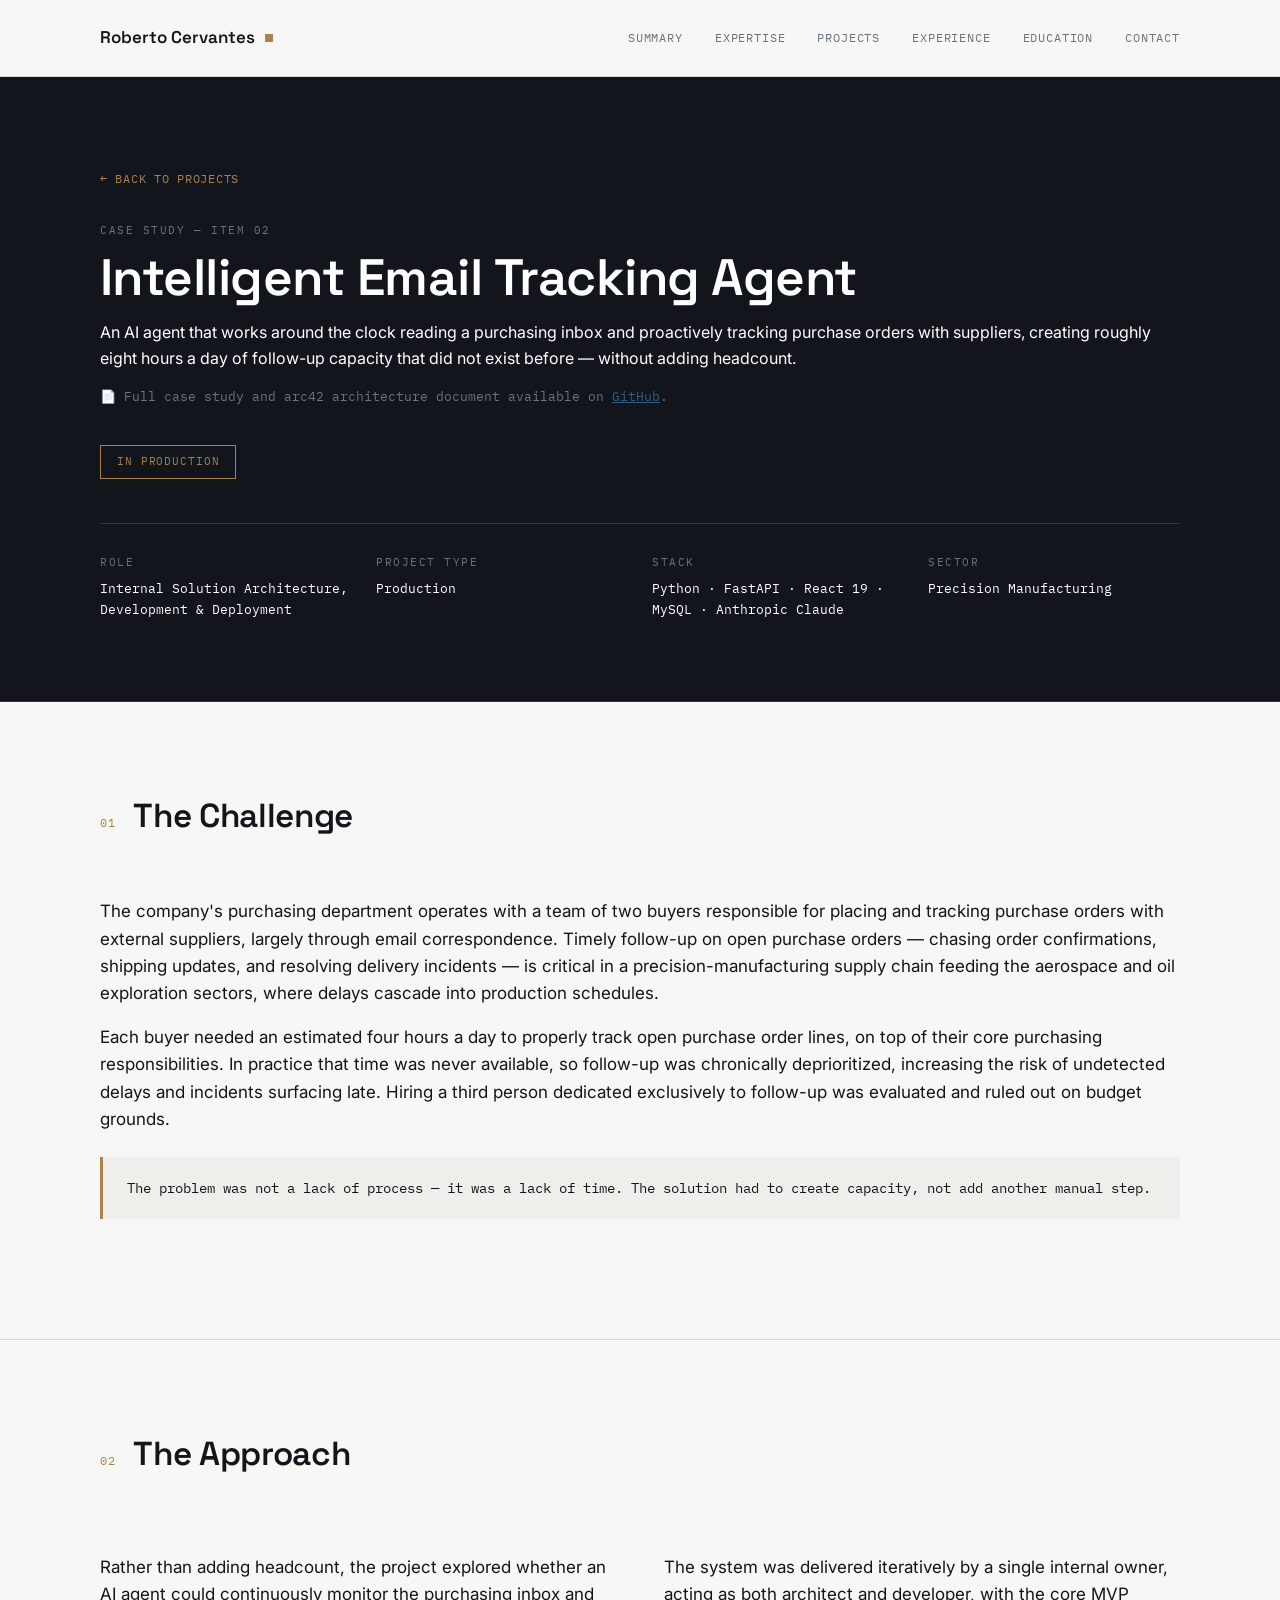
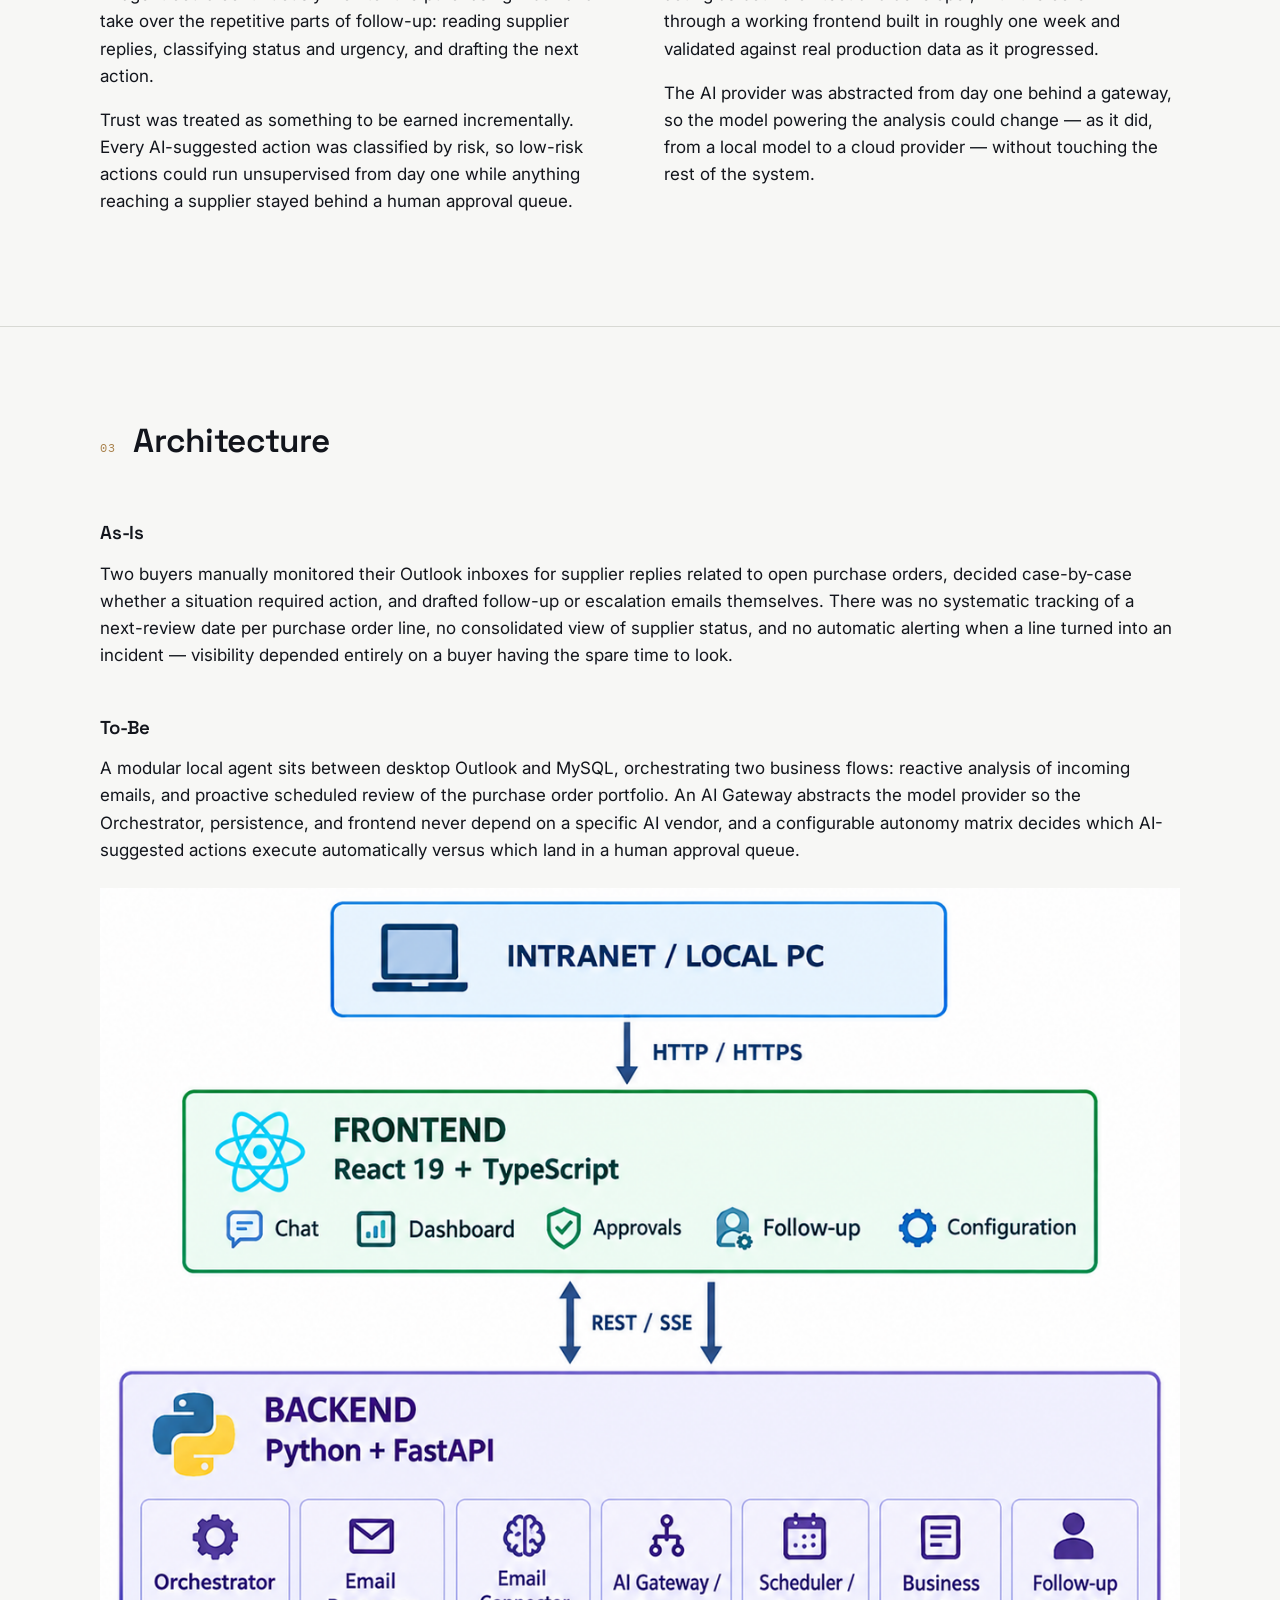
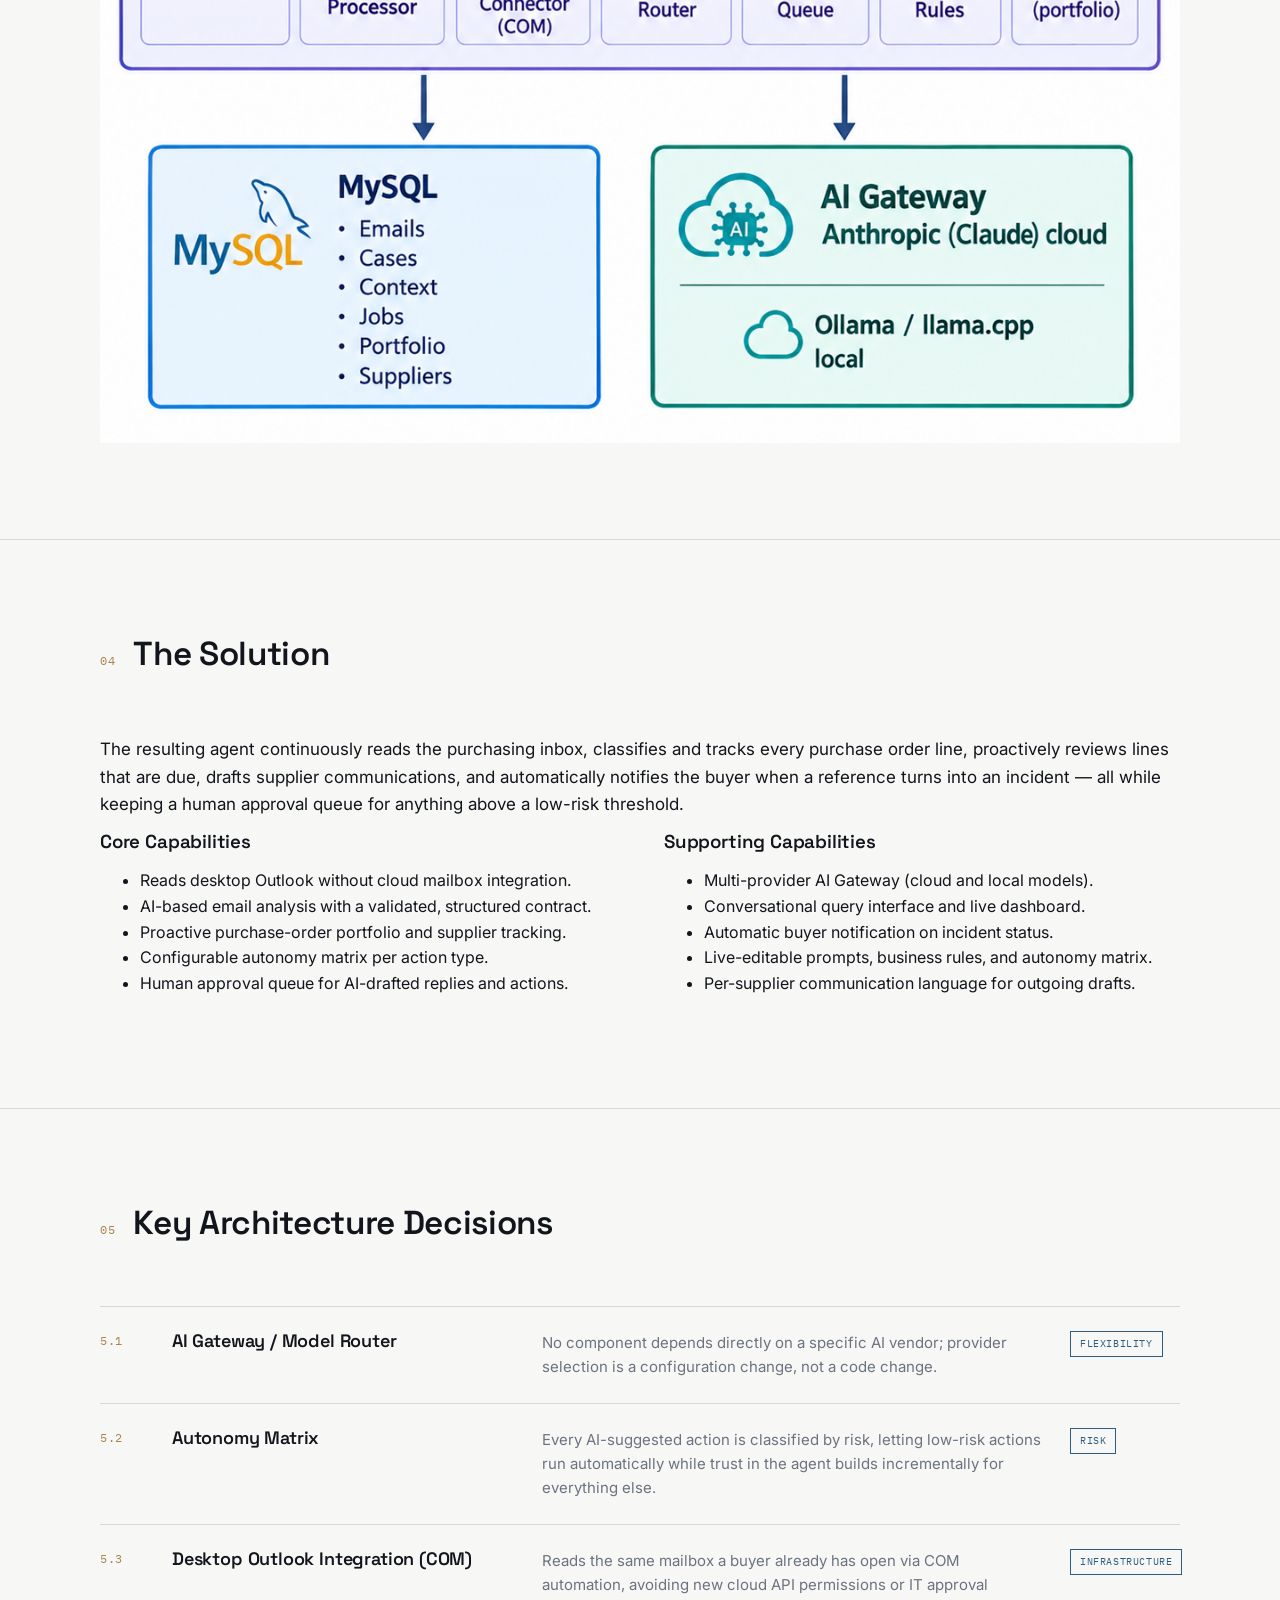
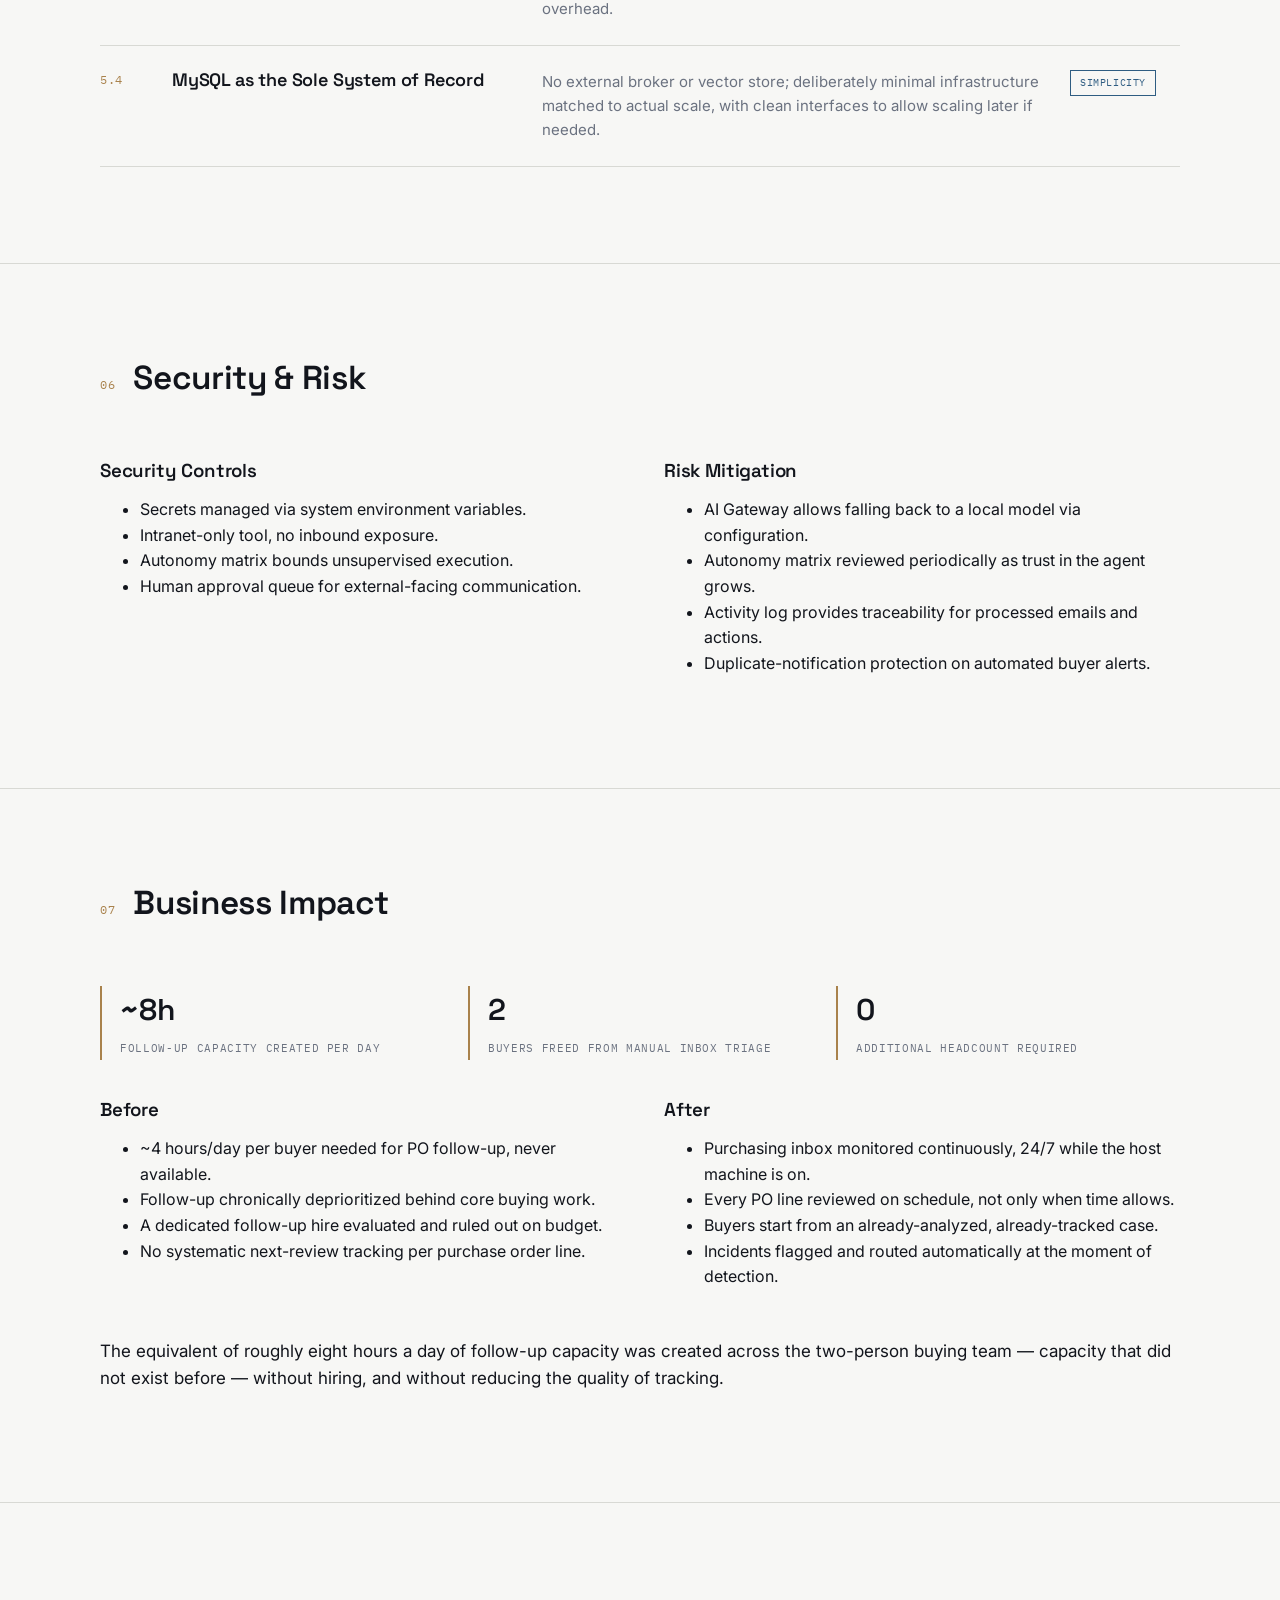
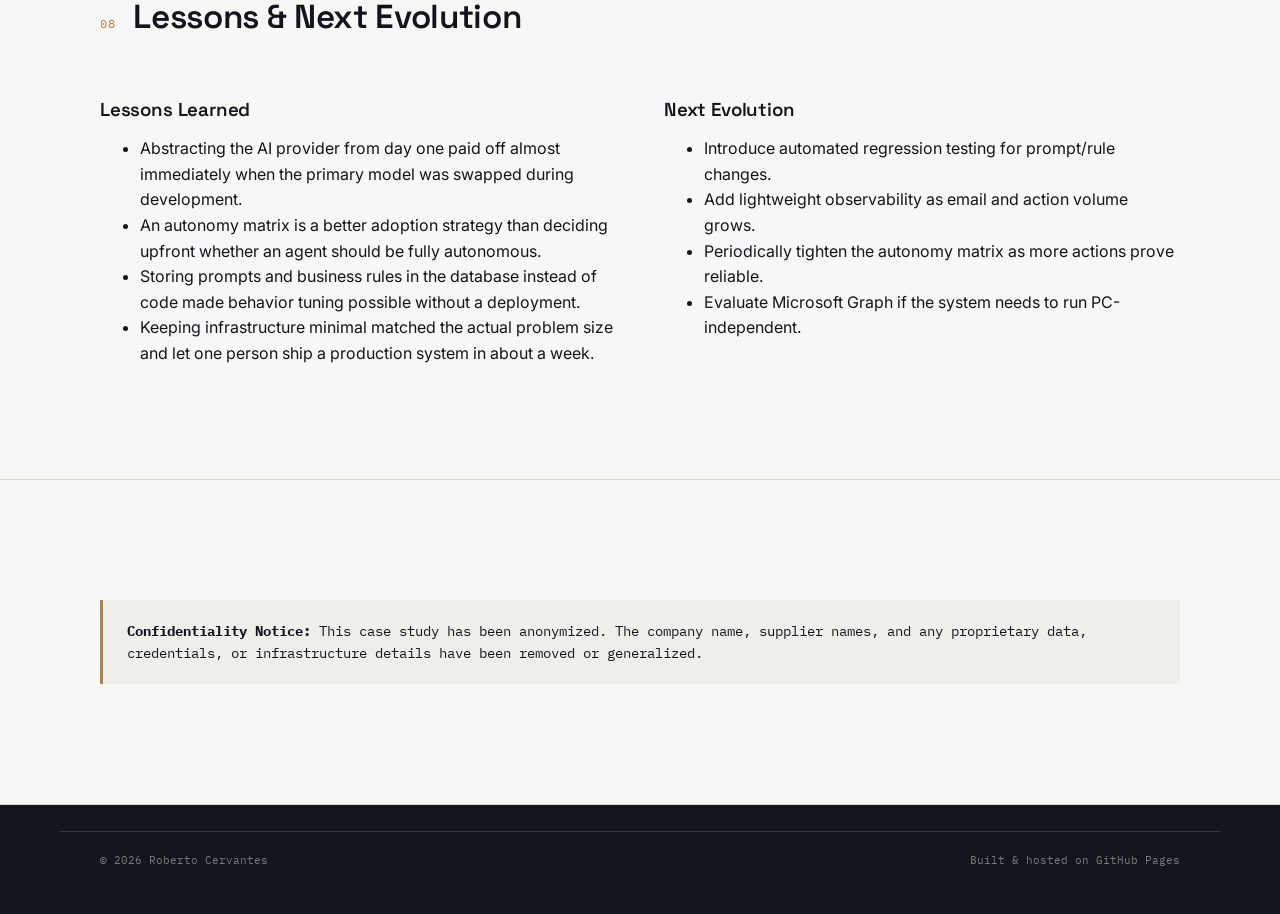
==== projects/intelligent-email-tracking-agent.html @ 279d5bc1 "Add Intelligent Email Tracking Agent case study, link showcase repos, clean up - New case study page" ====
<!DOCTYPE html>
<html lang="en">

<head>
  <meta charset="UTF-8">
  <meta name="viewport" content="width=device-width, initial-scale=1.0">

  <title>Intelligent Email Tracking Agent — Case Study | Roberto Cervantes</title>

  <meta
    name="description"
    content="Solutions Architecture case study by Roberto Cervantes: an AI agent that continuously tracks purchase orders over email, creating ~8 hours/day of follow-up capacity without adding headcount."
  >

  <link rel="preconnect" href="https://fonts.googleapis.com">
  <link
    href="https://fonts.googleapis.com/css2?family=Space+Grotesk:wght@500;600;700&family=Inter:wght@400;500;600&family=IBM+Plex+Mono:wght@400;500&display=swap"
    rel="stylesheet"
  >
  <link rel="stylesheet" href="../assets/styles.css">
</head>

<body>

  <!-- HEADER -->
  <header class="site-header">
    <div class="wrap">
      <a href="../index.html" class="brand">Roberto Cervantes<span></span></a>

      <nav class="main-nav" id="main-nav">
        <a href="../index.html#summary">Summary</a>
        <a href="../index.html#expertise">Expertise</a>
        <a href="../index.html#projects">Projects</a>
        <a href="../index.html#experience">Experience</a>
        <a href="../index.html#education">Education</a>
        <a href="../index.html#contact">Contact</a>
      </nav>

      <button
        class="nav-toggle"
        id="nav-toggle"
        aria-label="Open menu"
        aria-expanded="false"
      >
        <span></span>
      </button>
    </div>
  </header>

  <!-- CASE HERO -->
  <section class="hero case-hero">
    <div class="wrap">

      <a href="../index.html#projects" class="back-link">
        ← Back to projects
      </a>

      <div style="display: flex; justify-content: space-between; align-items: flex-start; gap: 24px; flex-wrap: wrap;">
        <div>
          <span class="field-label">Case Study — Item 02</span>

          <h1 style="margin-top: 8px; font-size: clamp(2rem, 4.5vw, 3.2rem);">
            Intelligent Email Tracking Agent
          </h1>

          <p class="lede" style="margin-top: 14px;">
            An AI agent that works around the clock reading a purchasing inbox and
            proactively tracking purchase orders with suppliers, creating roughly
            eight hours a day of follow-up capacity that did not exist before —
            without adding headcount.
          </p>

          <p style="margin-top: 14px; font-family: var(--font-mono); font-size: 13px; color: var(--slate);">
            📄 Full case study and arc42 architecture document available on
            <a href="https://github.com/robertocerv/intelligent-email-tracking-agent-showcase" target="_blank" rel="noopener" style="color: var(--steel); text-decoration: underline;">GitHub</a>.
          </p>
        </div>

        <span class="status-pill">In Production</span>
      </div>

      <div class="case-meta-grid">

        <div>
          <span class="field-label">Role</span>
          <span class="field-value">
            Internal Solution Architecture, Development &amp; Deployment
          </span>
        </div>

        <div>
          <span class="field-label">Project Type</span>
          <span class="field-value">Production</span>
        </div>

        <div>
          <span class="field-label">Stack</span>
          <span class="field-value">
            Python · FastAPI · React 19 · MySQL · Anthropic Claude
          </span>
        </div>

        <div>
          <span class="field-label">Sector</span>
          <span class="field-value">Precision Manufacturing</span>
        </div>

      </div>
    </div>
  </section>

  <!-- CHALLENGE -->
  <section class="section case-section">
    <div class="wrap">

      <div class="section-head">
        <span class="entry-number">01</span>
        <h2>The Challenge</h2>
      </div>

      <p>
        The company's purchasing department operates with a team of two buyers
        responsible for placing and tracking purchase orders with external
        suppliers, largely through email correspondence. Timely follow-up on open
        purchase orders — chasing order confirmations, shipping updates, and
        resolving delivery incidents — is critical in a precision-manufacturing
        supply chain feeding the aerospace and oil exploration sectors, where
        delays cascade into production schedules.
      </p>

      <p>
        Each buyer needed an estimated four hours a day to properly track open
        purchase order lines, on top of their core purchasing responsibilities.
        In practice that time was never available, so follow-up was chronically
        deprioritized, increasing the risk of undetected delays and incidents
        surfacing late. Hiring a third person dedicated exclusively to follow-up
        was evaluated and ruled out on budget grounds.
      </p>

      <div class="case-callout">
        The problem was not a lack of process — it was a lack of time. The
        solution had to create capacity, not add another manual step.
      </div>

    </div>
  </section>

  <!-- APPROACH -->
  <section class="section case-section">
    <div class="wrap">

      <div class="section-head">
        <span class="entry-number">02</span>
        <h2>The Approach</h2>
      </div>

      <div class="case-two-col">

        <div>
          <p>
            Rather than adding headcount, the project explored whether an AI
            agent could continuously monitor the purchasing inbox and take over
            the repetitive parts of follow-up: reading supplier replies,
            classifying status and urgency, and drafting the next action.
          </p>

          <p>
            Trust was treated as something to be earned incrementally. Every
            AI-suggested action was classified by risk, so low-risk actions could
            run unsupervised from day one while anything reaching a supplier
            stayed behind a human approval queue.
          </p>
        </div>

        <div>
          <p>
            The system was delivered iteratively by a single internal owner,
            acting as both architect and developer, with the core MVP through a
            working frontend built in roughly one week and validated against
            real production data as it progressed.
          </p>

          <p>
            The AI provider was abstracted from day one behind a gateway, so the
            model powering the analysis could change — as it did, from a local
            model to a cloud provider — without touching the rest of the system.
          </p>
        </div>

      </div>

    </div>
  </section>

  <!-- ARCHITECTURE -->
  <section class="section case-section">
    <div class="wrap">

      <div class="section-head">
        <span class="entry-number">03</span>
        <h2>Architecture</h2>
      </div>

      <h3>As-Is</h3>

      <p>
        Two buyers manually monitored their Outlook inboxes for supplier replies
        related to open purchase orders, decided case-by-case whether a
        situation required action, and drafted follow-up or escalation emails
        themselves. There was no systematic tracking of a next-review date per
        purchase order line, no consolidated view of supplier status, and no
        automatic alerting when a line turned into an incident — visibility
        depended entirely on a buyer having the spare time to look.
      </p>

      <h3 style="margin-top: 48px;">To-Be</h3>

      <p>
        A modular local agent sits between desktop Outlook and MySQL,
        orchestrating two business flows: reactive analysis of incoming emails,
        and proactive scheduled review of the purchase order portfolio. An AI
        Gateway abstracts the model provider so the Orchestrator, persistence,
        and frontend never depend on a specific AI vendor, and a configurable
        autonomy matrix decides which AI-suggested actions execute automatically
        versus which land in a human approval queue.
      </p>

      <img
        src="../assets/projects/intelligent-email-tracking-agent/High-Level-Architecture.png"
        alt="High-level architecture of the Intelligent Email Tracking Agent"
        style="width: 100%; margin-top: 24px;"
      >

    </div>
  </section>

  <!-- SOLUTION -->
  <section class="section case-section">
    <div class="wrap">

      <div class="section-head">
        <span class="entry-number">04</span>
        <h2>The Solution</h2>
      </div>

      <p>
        The resulting agent continuously reads the purchasing inbox, classifies
        and tracks every purchase order line, proactively reviews lines that are
        due, drafts supplier communications, and automatically notifies the
        buyer when a reference turns into an incident — all while keeping a
        human approval queue for anything above a low-risk threshold.
      </p>

      <div class="case-two-col">

        <div>
          <h3>Core Capabilities</h3>

          <ul>
            <li>Reads desktop Outlook without cloud mailbox integration.</li>
            <li>AI-based email analysis with a validated, structured contract.</li>
            <li>Proactive purchase-order portfolio and supplier tracking.</li>
            <li>Configurable autonomy matrix per action type.</li>
            <li>Human approval queue for AI-drafted replies and actions.</li>
          </ul>
        </div>

        <div>
          <h3>Supporting Capabilities</h3>

          <ul>
            <li>Multi-provider AI Gateway (cloud and local models).</li>
            <li>Conversational query interface and live dashboard.</li>
            <li>Automatic buyer notification on incident status.</li>
            <li>Live-editable prompts, business rules, and autonomy matrix.</li>
            <li>Per-supplier communication language for outgoing drafts.</li>
          </ul>
        </div>

      </div>

    </div>
  </section>

  <!-- ARCHITECTURE DECISIONS -->
  <section class="section case-section">
    <div class="wrap">

      <div class="section-head">
        <span class="entry-number">05</span>
        <h2>Key Architecture Decisions</h2>
      </div>

      <div class="ledger-row">
        <span class="entry-number">5.1</span>
        <h3>AI Gateway / Model Router</h3>
        <span class="desc">
          No component depends directly on a specific AI vendor; provider
          selection is a configuration change, not a code change.
        </span>
        <span class="tag">Flexibility</span>
      </div>

      <div class="ledger-row">
        <span class="entry-number">5.2</span>
        <h3>Autonomy Matrix</h3>
        <span class="desc">
          Every AI-suggested action is classified by risk, letting low-risk
          actions run automatically while trust in the agent builds
          incrementally for everything else.
        </span>
        <span class="tag">Risk</span>
      </div>

      <div class="ledger-row">
        <span class="entry-number">5.3</span>
        <h3>Desktop Outlook Integration (COM)</h3>
        <span class="desc">
          Reads the same mailbox a buyer already has open via COM automation,
          avoiding new cloud API permissions or IT approval overhead.
        </span>
        <span class="tag">Infrastructure</span>
      </div>

      <div class="ledger-row">
        <span class="entry-number">5.4</span>
        <h3>MySQL as the Sole System of Record</h3>
        <span class="desc">
          No external broker or vector store; deliberately minimal
          infrastructure matched to actual scale, with clean interfaces to
          allow scaling later if needed.
        </span>
        <span class="tag">Simplicity</span>
      </div>

    </div>
  </section>

  <!-- SECURITY -->
  <section class="section case-section">
    <div class="wrap">

      <div class="section-head">
        <span class="entry-number">06</span>
        <h2>Security &amp; Risk</h2>
      </div>

      <div class="case-two-col">

        <div>
          <h3>Security Controls</h3>

          <ul>
            <li>Secrets managed via system environment variables.</li>
            <li>Intranet-only tool, no inbound exposure.</li>
            <li>Autonomy matrix bounds unsupervised execution.</li>
            <li>Human approval queue for external-facing communication.</li>
          </ul>
        </div>

        <div>
          <h3>Risk Mitigation</h3>

          <ul>
            <li>AI Gateway allows falling back to a local model via configuration.</li>
            <li>Autonomy matrix reviewed periodically as trust in the agent grows.</li>
            <li>Activity log provides traceability for processed emails and actions.</li>
            <li>Duplicate-notification protection on automated buyer alerts.</li>
          </ul>
        </div>

      </div>

    </div>
  </section>

  <!-- IMPACT -->
  <section class="section case-section">
    <div class="wrap">

      <div class="section-head">
        <span class="entry-number">07</span>
        <h2>Business Impact</h2>
      </div>

      <div class="case-metrics">

        <div class="figure">
          <span class="num">~8h</span>
          <span class="label">Follow-up capacity created per day</span>
        </div>

        <div class="figure">
          <span class="num">2</span>
          <span class="label">Buyers freed from manual inbox triage</span>
        </div>

        <div class="figure">
          <span class="num">0</span>
          <span class="label">Additional headcount required</span>
        </div>

      </div>

      <div class="case-two-col" style="margin-top: 40px;">

        <div>
          <h3>Before</h3>

          <ul>
            <li>~4 hours/day per buyer needed for PO follow-up, never available.</li>
            <li>Follow-up chronically deprioritized behind core buying work.</li>
            <li>A dedicated follow-up hire evaluated and ruled out on budget.</li>
            <li>No systematic next-review tracking per purchase order line.</li>
          </ul>
        </div>

        <div>
          <h3>After</h3>

          <ul>
            <li>Purchasing inbox monitored continuously, 24/7 while the host machine is on.</li>
            <li>Every PO line reviewed on schedule, not only when time allows.</li>
            <li>Buyers start from an already-analyzed, already-tracked case.</li>
            <li>Incidents flagged and routed automatically at the moment of detection.</li>
          </ul>
        </div>

      </div>

      <p style="margin-top: 32px;">
        The equivalent of roughly eight hours a day of follow-up capacity was
        created across the two-person buying team — capacity that did not exist
        before — without hiring, and without reducing the quality of tracking.
      </p>

    </div>
  </section>

  <!-- LESSONS -->
  <section class="section case-section">
    <div class="wrap">

      <div class="section-head">
        <span class="entry-number">08</span>
        <h2>Lessons &amp; Next Evolution</h2>
      </div>

      <div class="case-two-col">

        <div>
          <h3>Lessons Learned</h3>

          <ul>
            <li>
              Abstracting the AI provider from day one paid off almost
              immediately when the primary model was swapped during development.
            </li>

            <li>
              An autonomy matrix is a better adoption strategy than deciding
              upfront whether an agent should be fully autonomous.
            </li>

            <li>
              Storing prompts and business rules in the database instead of code
              made behavior tuning possible without a deployment.
            </li>

            <li>
              Keeping infrastructure minimal matched the actual problem size and
              let one person ship a production system in about a week.
            </li>
          </ul>
        </div>

        <div>
          <h3>Next Evolution</h3>

          <ul>
            <li>Introduce automated regression testing for prompt/rule changes.</li>
            <li>Add lightweight observability as email and action volume grows.</li>
            <li>Periodically tighten the autonomy matrix as more actions prove reliable.</li>
            <li>Evaluate Microsoft Graph if the system needs to run PC-independent.</li>
          </ul>
        </div>

      </div>

    </div>
  </section>

  <!-- CONFIDENTIALITY -->
  <section class="section case-section">
    <div class="wrap">

      <div class="case-callout">
        <strong>Confidentiality Notice:</strong>
        This case study has been anonymized. The company name, supplier names,
        and any proprietary data, credentials, or infrastructure details have
        been removed or generalized.
      </div>

    </div>
  </section>

  <!-- FOOTER -->
  <footer class="site-footer">
    <div class="wrap">
      <span>© <span id="year"></span> Roberto Cervantes</span>
      <span>Built &amp; hosted on GitHub Pages</span>
    </div>
  </footer>

  <script src="../assets/script.js"></script>

</body>
</html>
---- assets/styles.css ----
/* ==========================================================================
   Roberto Cervantes — Portfolio
   Sistema de diseño: "Systems Architecture" — inspirado en planos técnicos
   y diagramas de arquitectura de sistemas / redes de suministro.
   ========================================================================== */

:root {
  /* Color */
  --ink: #12151C;          /* carbón — fondo oscuro / texto principal */
  --paper: #F7F7F5;        /* fondo claro, blanco roto */
  --paper-2: #EEEEEB;      /* fondo claro secundario */
  --steel: #2F5D82;        /* azul acero — acento primario */
  --bronze: #A9824C;       /* bronce técnico — acento secundario / firma */
  --slate: #6B7280;        /* texto secundario */
  --line: #D8D9D4;         /* líneas divisorias sobre fondo claro */
  --line-dark: rgba(247,247,245,0.14); /* líneas sobre fondo oscuro */
  --white: #FFFFFF;

  /* Tipografía */
  --font-display: "Space Grotesk", "Inter", sans-serif;
  --font-body: "Inter", -apple-system, BlinkMacSystemFont, sans-serif;
  --font-mono: "IBM Plex Mono", "SFMono-Regular", Menlo, monospace;

  --max-width: 1160px;
}

* { box-sizing: border-box; }
html { scroll-behavior: smooth; }

body {
  margin: 0;
  background: var(--paper);
  color: var(--ink);
  font-family: var(--font-body);
  font-size: 16px;
  line-height: 1.6;
  -webkit-font-smoothing: antialiased;
}

h1, h2, h3 {
  font-family: var(--font-display);
  font-weight: 600;
  line-height: 1.1;
  margin: 0;
  letter-spacing: -0.01em;
}

a { color: inherit; }
img { max-width: 100%; display: block; }

.wrap {
  max-width: var(--max-width);
  margin: 0 auto;
  padding: 0 40px;
}

.field-label {
  font-family: var(--font-mono);
  font-size: 11px;
  letter-spacing: 0.14em;
  text-transform: uppercase;
  color: var(--slate);
}

.entry-number {
  font-family: var(--font-mono);
  font-size: 12px;
  color: var(--bronze);
  letter-spacing: 0.05em;
}

/* --- Header --- */
.site-header {
  position: sticky;
  top: 0;
  z-index: 50;
  background: rgba(247,247,245,0.92);
  backdrop-filter: blur(6px);
  border-bottom: 1px solid var(--line);
}

.site-header .wrap {
  display: flex;
  align-items: center;
  justify-content: space-between;
  height: 76px;
}

.brand {
  font-family: var(--font-display);
  font-size: 17px;
  font-weight: 600;
  text-decoration: none;
  color: var(--ink);
  display: flex;
  align-items: center;
  gap: 10px;
}
.brand span {
  width: 8px; height: 8px;
  background: var(--bronze);
  display: inline-block;
}

nav.main-nav { display: flex; gap: 32px; }

nav.main-nav a {
  text-decoration: none;
  font-family: var(--font-mono);
  font-size: 12px;
  letter-spacing: 0.07em;
  text-transform: uppercase;
  color: var(--slate);
  padding: 6px 0;
  border-bottom: 1px solid transparent;
  transition: color .15s ease, border-color .15s ease;
}
nav.main-nav a:hover, nav.main-nav a.active {
  color: var(--ink);
  border-bottom-color: var(--bronze);
}

.nav-toggle {
  display: none;
  background: none;
  border: 1px solid var(--line);
  border-radius: 0;
  width: 40px; height: 40px;
  cursor: pointer;
}
.nav-toggle span, .nav-toggle span::before, .nav-toggle span::after {
  content: ""; display: block; width: 18px; height: 1.5px;
  background: var(--ink); margin: 0 auto; position: relative;
}
.nav-toggle span::before { top: -6px; }
.nav-toggle span::after { top: 4px; }

/* --- HERO --- */
.hero {
  background: var(--ink);
  color: var(--white);
  position: relative;
  overflow: hidden;
  border-bottom: 1px solid var(--line-dark);
}

.hero .wrap {
  padding-top: 88px;
  padding-bottom: 80px;
  position: relative;
  z-index: 2;
}

.hero-eyebrow {
  display: flex;
  align-items: center;
  gap: 10px;
  margin-bottom: 28px;
}
.hero-eyebrow .dot {
  width: 6px; height: 6px; background: var(--bronze); border-radius: 50%;
}
.hero-eyebrow span.field-label { color: rgba(247,247,245,0.55); }

.hero-body {
  display: grid;
  grid-template-columns: 1.15fr 1fr;
  gap: 56px;
  align-items: center;
}

.hero-body h1 {
  font-size: clamp(2.4rem, 4.6vw, 3.6rem);
  color: var(--white);
}
.hero-body .role {
  font-family: var(--font-mono);
  font-size: 14px;
  color: var(--bronze);
  margin-top: 18px;
  letter-spacing: 0.03em;
}
.hero-body p.lede {
  color: rgba(247,247,245,0.7);
  font-size: 17px;
  max-width: 48ch;
  margin-top: 18px;
}

.hero-diagram {
  width: 100%;
  aspect-ratio: 1 / 0.85;
}

.hero-photo-wrap {
  position: relative;
  width: min(100%, 320px);
  aspect-ratio: 1 / 1;
  margin: 0 auto;
}
.hero-photo-wrap::before {
  content: "";
  position: absolute;
  inset: -14px;
  border: 1px solid rgba(247,247,245,0.18);
  border-radius: 50%;
}
.hero-photo {
  width: 100%;
  height: 100%;
  border-radius: 50%;
  object-fit: cover;
  border: 2px solid var(--bronze);
  display: block;
}
.hero-photo-tick {
  position: absolute;
  width: 10px;
  height: 1px;
  background: var(--bronze);
}
.hero-photo-tick.top { top: -22px; left: 50%; transform: translateX(-50%) rotate(90deg); }
.hero-photo-tick.bottom { bottom: -22px; left: 50%; transform: translateX(-50%) rotate(90deg); }
.hero-photo-tick.left { left: -22px; top: 50%; transform: translateY(-50%); }
.hero-photo-tick.right { right: -22px; top: 50%; transform: translateY(-50%); }

.hero-cta { margin-top: 34px; display: flex; gap: 14px; }

.btn {
  display: inline-flex;
  align-items: center;
  gap: 8px;
  font-family: var(--font-mono);
  font-size: 12px;
  letter-spacing: 0.06em;
  text-transform: uppercase;
  text-decoration: none;
  padding: 13px 22px;
  border-radius: 0;
  transition: transform .15s ease, background .15s ease, color .15s ease, border-color .15s ease;
}
.btn-primary { background: var(--bronze); color: var(--ink); }
.btn-primary:hover { transform: translateY(-1px); }
.btn-ghost { border: 1px solid rgba(247,247,245,0.3); color: var(--white); }
.btn-ghost:hover { border-color: var(--white); }

/* --- Section shell --- */
.section { padding: 96px 0; border-bottom: 1px solid var(--line); }

.section-head {
  display: flex;
  align-items: baseline;
  gap: 18px;
  margin-bottom: 44px;
}
.section-head h2 { font-size: clamp(1.6rem, 2.6vw, 2.1rem); }

/* --- Professional Summary --- */
.summary-grid { display: grid; grid-template-columns: 1fr 1.4fr; gap: 64px; }
.summary-grid p { font-size: 17px; color: var(--ink); }
.summary-grid p + p { margin-top: 16px; }

.summary-figures { display: grid; gap: 26px; align-content: start; }
.figure { border-left: 2px solid var(--bronze); padding-left: 18px; }
.figure .num { font-family: var(--font-display); font-size: 30px; font-weight: 600; color: var(--ink); display: block; }
.figure .label { font-family: var(--font-mono); font-size: 11px; color: var(--slate); text-transform: uppercase; letter-spacing: 0.06em; }

/* --- Expertise --- */
.ledger-row {
  display: grid;
  grid-template-columns: 48px 1.1fr 1.6fr 110px;
  gap: 24px;
  align-items: start;
  padding: 24px 0;
  border-top: 1px solid var(--line);
}
.ledger-row:last-child { border-bottom: 1px solid var(--line); }
.ledger-row h3 { font-size: 18px; }
.ledger-row .desc { color: var(--slate); font-size: 15px; }

.tag {
  font-family: var(--font-mono);
  font-size: 10px;
  text-transform: uppercase;
  letter-spacing: 0.06em;
  color: var(--steel);
  border: 1px solid var(--steel);
  border-radius: 0;
  padding: 4px 9px;
  justify-self: start;
  white-space: nowrap;
}

/* --- Featured Projects --- */
.po-table { width: 100%; border-top: 1px solid var(--ink); border-bottom: 1px solid var(--ink); }
.po-table-head, .project-row {
  display: grid;
  grid-template-columns: 48px 1.6fr 1fr 130px 32px;
  gap: 16px;
  align-items: center;
  padding: 20px 0;
}
.po-table-head {
  font-family: var(--font-mono);
  font-size: 10px;
  text-transform: uppercase;
  letter-spacing: 0.08em;
  color: var(--slate);
  border-bottom: 1px solid var(--line);
}
.project-row {
  border-bottom: 1px solid var(--line);
  text-decoration: none;
  color: var(--ink);
  transition: background .15s ease;
}
.project-row:hover { background: var(--paper-2); }
.project-row .p-title { font-family: var(--font-display); font-size: 18px; font-weight: 600; }
.project-row .p-desc { color: var(--slate); font-size: 14px; }
.project-row .p-impact { font-family: var(--font-mono); font-size: 12px; color: var(--steel); }
.project-row .p-arrow { font-family: var(--font-mono); text-align: right; color: var(--bronze); }

/* --- Experience --- */
.timeline-entry {
  display: grid;
  grid-template-columns: 200px 1fr;
  gap: 32px;
  padding: 30px 0;
  border-top: 1px solid var(--line);
}
.timeline-entry:last-child { border-bottom: 1px solid var(--line); }
.timeline-entry .when { font-family: var(--font-mono); font-size: 12px; color: var(--slate); }
.timeline-entry h3 { font-size: 19px; }
.timeline-entry .org { font-family: var(--font-mono); font-size: 12px; color: var(--steel); margin-top: 4px; }
.timeline-entry ul { margin: 14px 0 0; padding-left: 18px; color: var(--ink); font-size: 15px; }
.timeline-entry li + li { margin-top: 6px; }

/* --- Education & Certifications --- */
.edu-grid { display: grid; grid-template-columns: repeat(2, 1fr); gap: 1px; background: var(--line); border: 1px solid var(--line); }
.edu-card { padding: 26px; background: var(--white); }
.edu-card .field-label { margin-bottom: 8px; display: block; }
.edu-card h3 { font-size: 17px; }
.edu-card .org { color: var(--slate); font-size: 14px; margin-top: 4px; }
.edu-card .when { font-family: var(--font-mono); font-size: 11px; color: var(--steel); margin-top: 10px; display: block; }

/* --- Contact --- */
.contact-section { background: var(--ink); color: var(--white); border-bottom: none; }
.contact-section .field-label { color: rgba(247,247,245,0.5); }
.contact-grid { display: grid; grid-template-columns: 1.2fr 1fr; gap: 56px; align-items: start; }
.contact-grid h2 { color: var(--white); }
.contact-grid p { color: rgba(247,247,245,0.7); font-size: 17px; max-width: 44ch; margin-top: 16px; }
.contact-list { list-style: none; padding: 0; margin: 32px 0 0; display: grid; gap: 18px; }
.contact-list a {
  text-decoration: none;
  font-family: var(--font-mono);
  font-size: 15px;
  color: var(--white);
  border-bottom: 1px solid rgba(247,247,245,0.25);
  padding-bottom: 6px;
  display: inline-block;
  transition: border-color .15s ease, color .15s ease;
}
.contact-list a:hover { border-color: var(--bronze); color: var(--bronze); }

/* --- Footer --- */
footer.site-footer {
  background: var(--ink);
  color: rgba(247,247,245,0.45);
  font-family: var(--font-mono);
  font-size: 11px;
  padding: 26px 0 44px;
}
footer.site-footer .wrap {
  display: flex; justify-content: space-between;
  border-top: 1px solid var(--line-dark);
  padding-top: 20px;
}

/* --- Case study --- */
.case-hero { background: var(--ink); color: var(--white); }
.case-meta-grid {
  display: grid; grid-template-columns: repeat(4, 1fr); gap: 24px;
  margin-top: 44px; border-top: 1px solid var(--line-dark); padding-top: 24px;
}
.case-meta-grid .field-value { color: var(--white); font-family: var(--font-mono); font-size: 13px; margin-top: 6px; display:block; }
.case-section h2 { margin-bottom: 20px; }
.case-section p { font-size: 17px; margin-bottom: 14px; }
.case-two-col { display: grid; grid-template-columns: 1fr 1fr; gap: 48px; }
.case-callout {
  background: var(--paper-2);
  border-left: 3px solid var(--bronze);
  padding: 20px 24px;
  font-family: var(--font-mono);
  font-size: 14px;
  color: var(--ink);
  margin: 24px 0;
}
.case-metrics { display: grid; grid-template-columns: repeat(3, 1fr); gap: 24px; margin-top: 8px; }
.back-link {
  font-family: var(--font-mono);
  font-size: 12px;
  text-transform: uppercase;
  letter-spacing: 0.06em;
  color: var(--bronze);
  text-decoration: none;
  display: inline-block;
  margin-bottom: 28px;
}

.status-pill {
  font-family: var(--font-mono);
  font-size: 11px;
  letter-spacing: 0.08em;
  text-transform: uppercase;
  border: 1px solid var(--bronze);
  color: var(--bronze);
  padding: 7px 16px;
  white-space: nowrap;
}

/* --- Responsive --- */
@media (max-width: 900px) {
  .hero-body, .summary-grid, .contact-grid, .case-two-col { grid-template-columns: 1fr; }
  .hero-diagram { max-width: 320px; margin: 0 auto; }
  .edu-grid { grid-template-columns: 1fr; }
  .case-meta-grid { grid-template-columns: repeat(2, 1fr); }
  .ledger-row { grid-template-columns: 32px 1fr; }
  .ledger-row .tag { grid-column: 2; justify-self: start; }
  .po-table-head { display: none; }
  .project-row { grid-template-columns: 1fr; gap: 6px; padding: 20px 0; }
  .project-row .p-arrow { display: none; }
  nav.main-nav { display: none; }
  .nav-toggle { display: block; }
}

@media (prefers-reduced-motion: reduce) {
  html { scroll-behavior: auto; }
  * { transition: none !important; animation: none !important; }
}

a:focus-visible, button:focus-visible {
  outline: 2px solid var(--bronze);
  outline-offset: 2px;
}
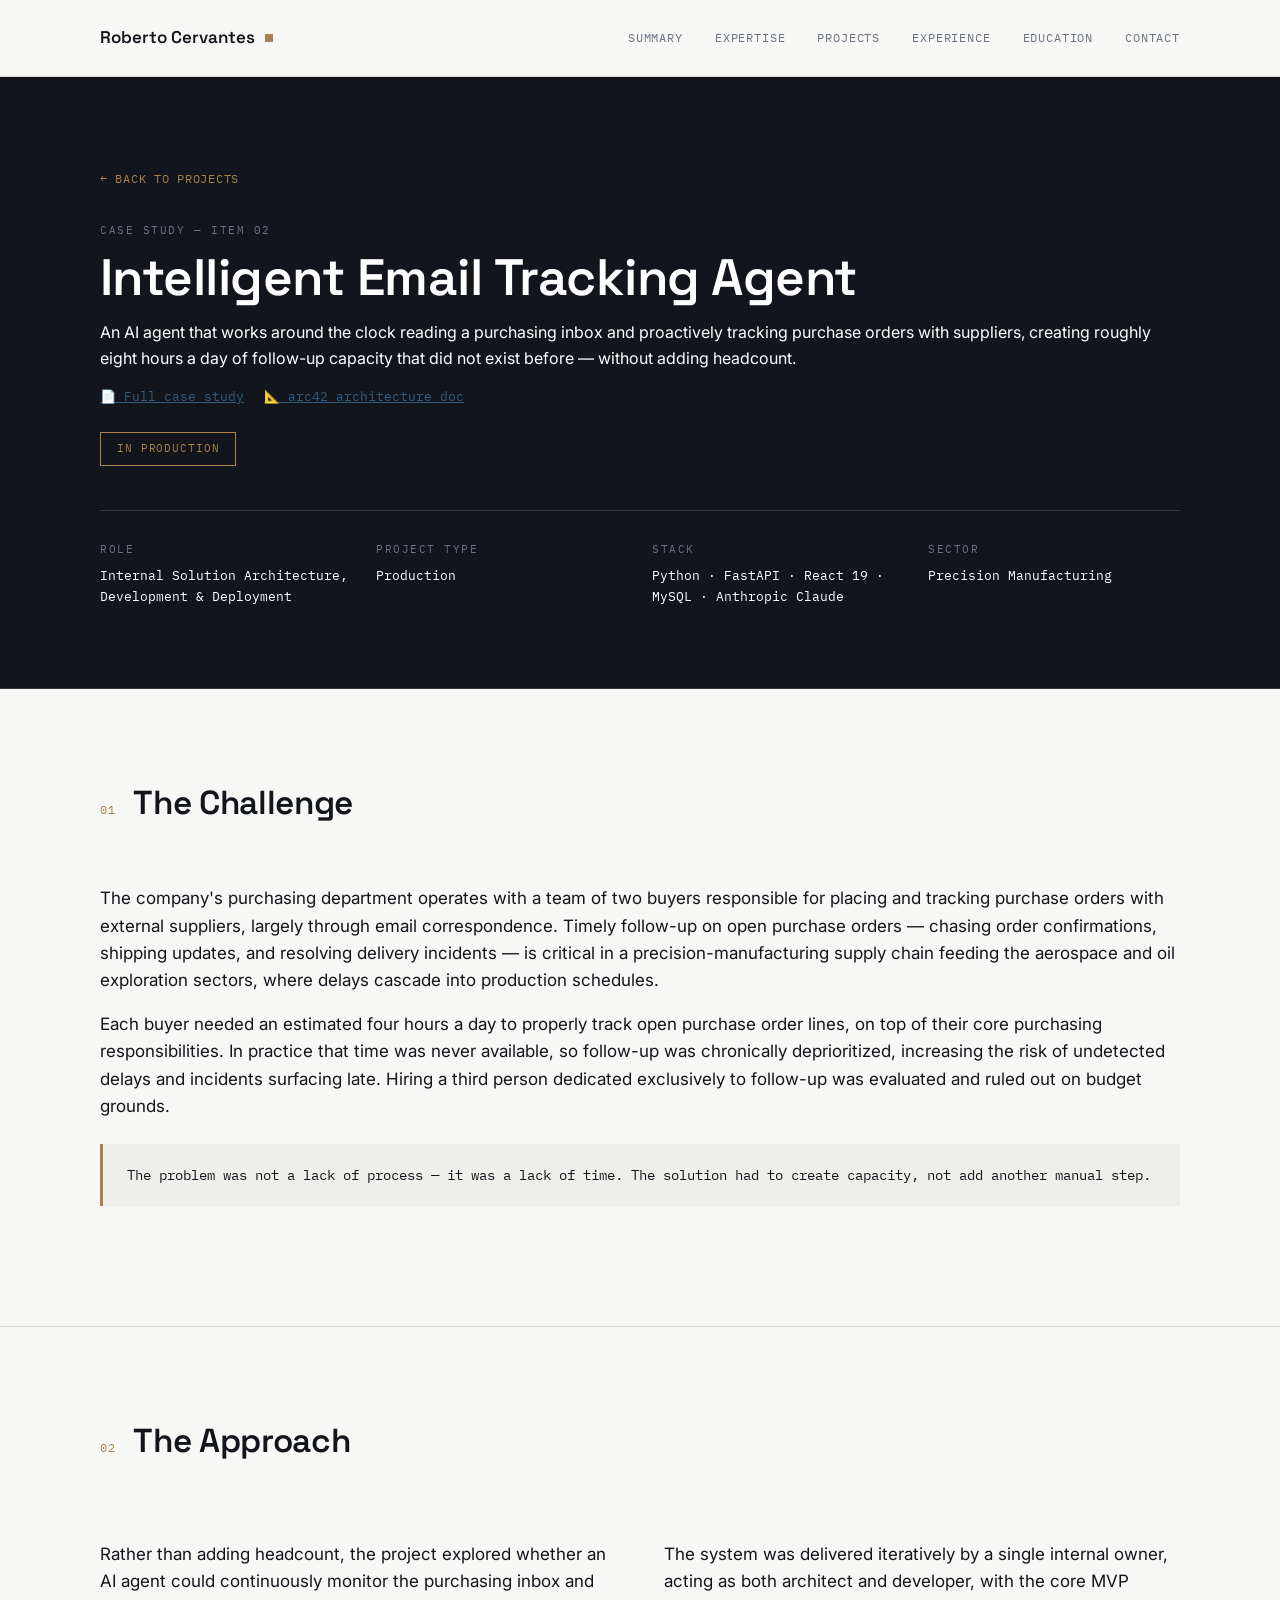
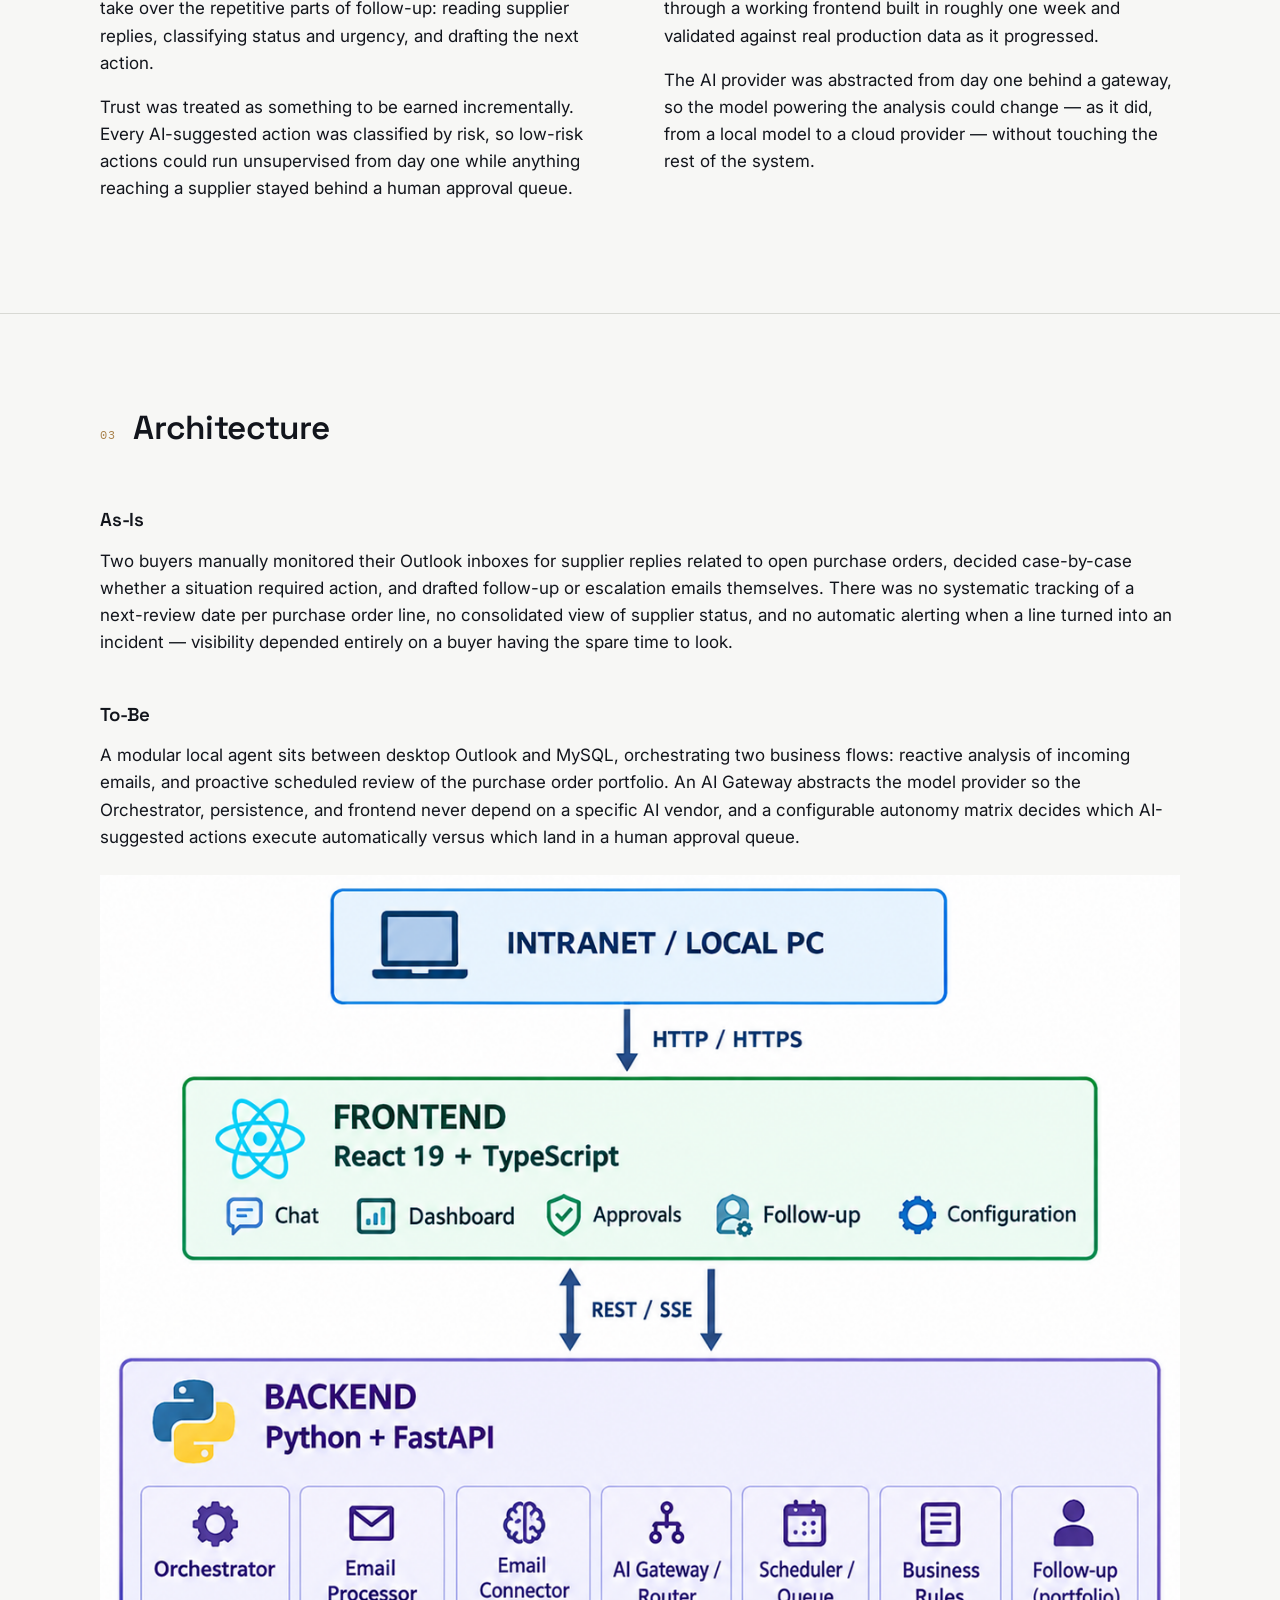
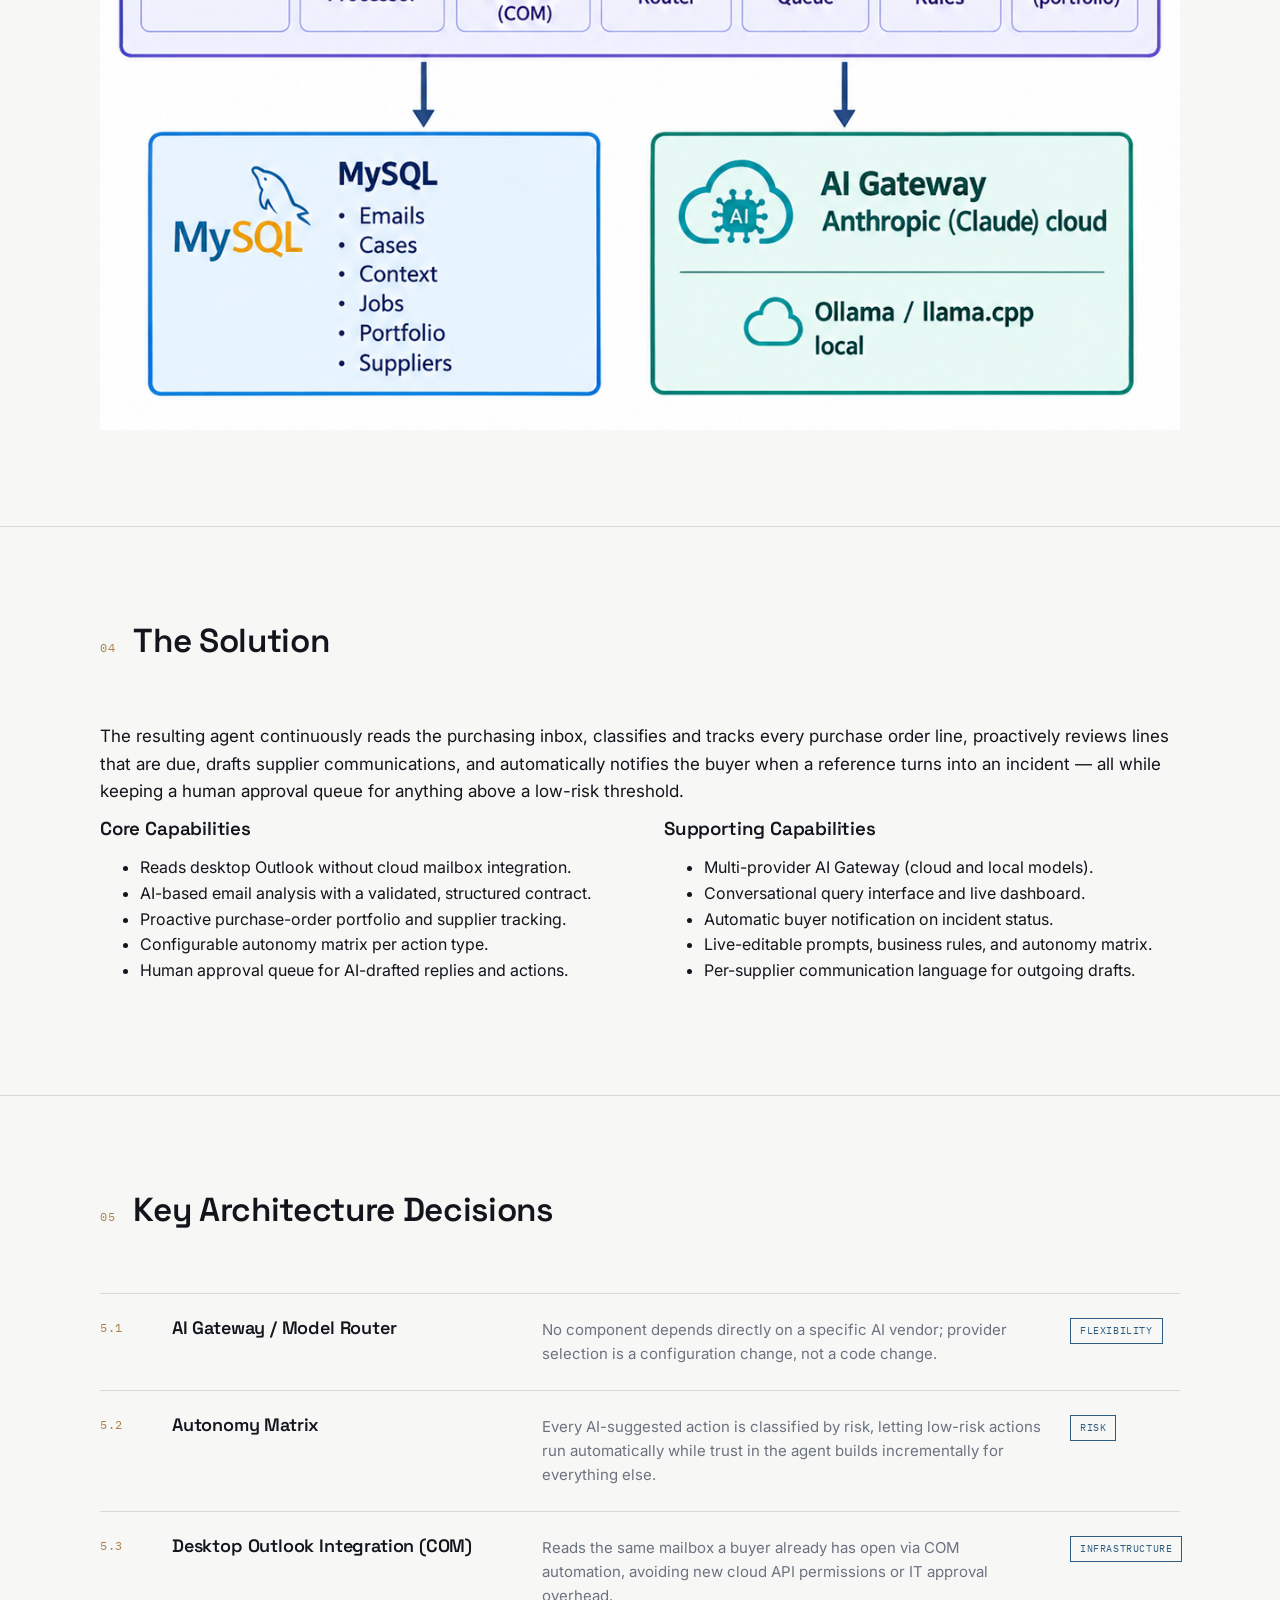
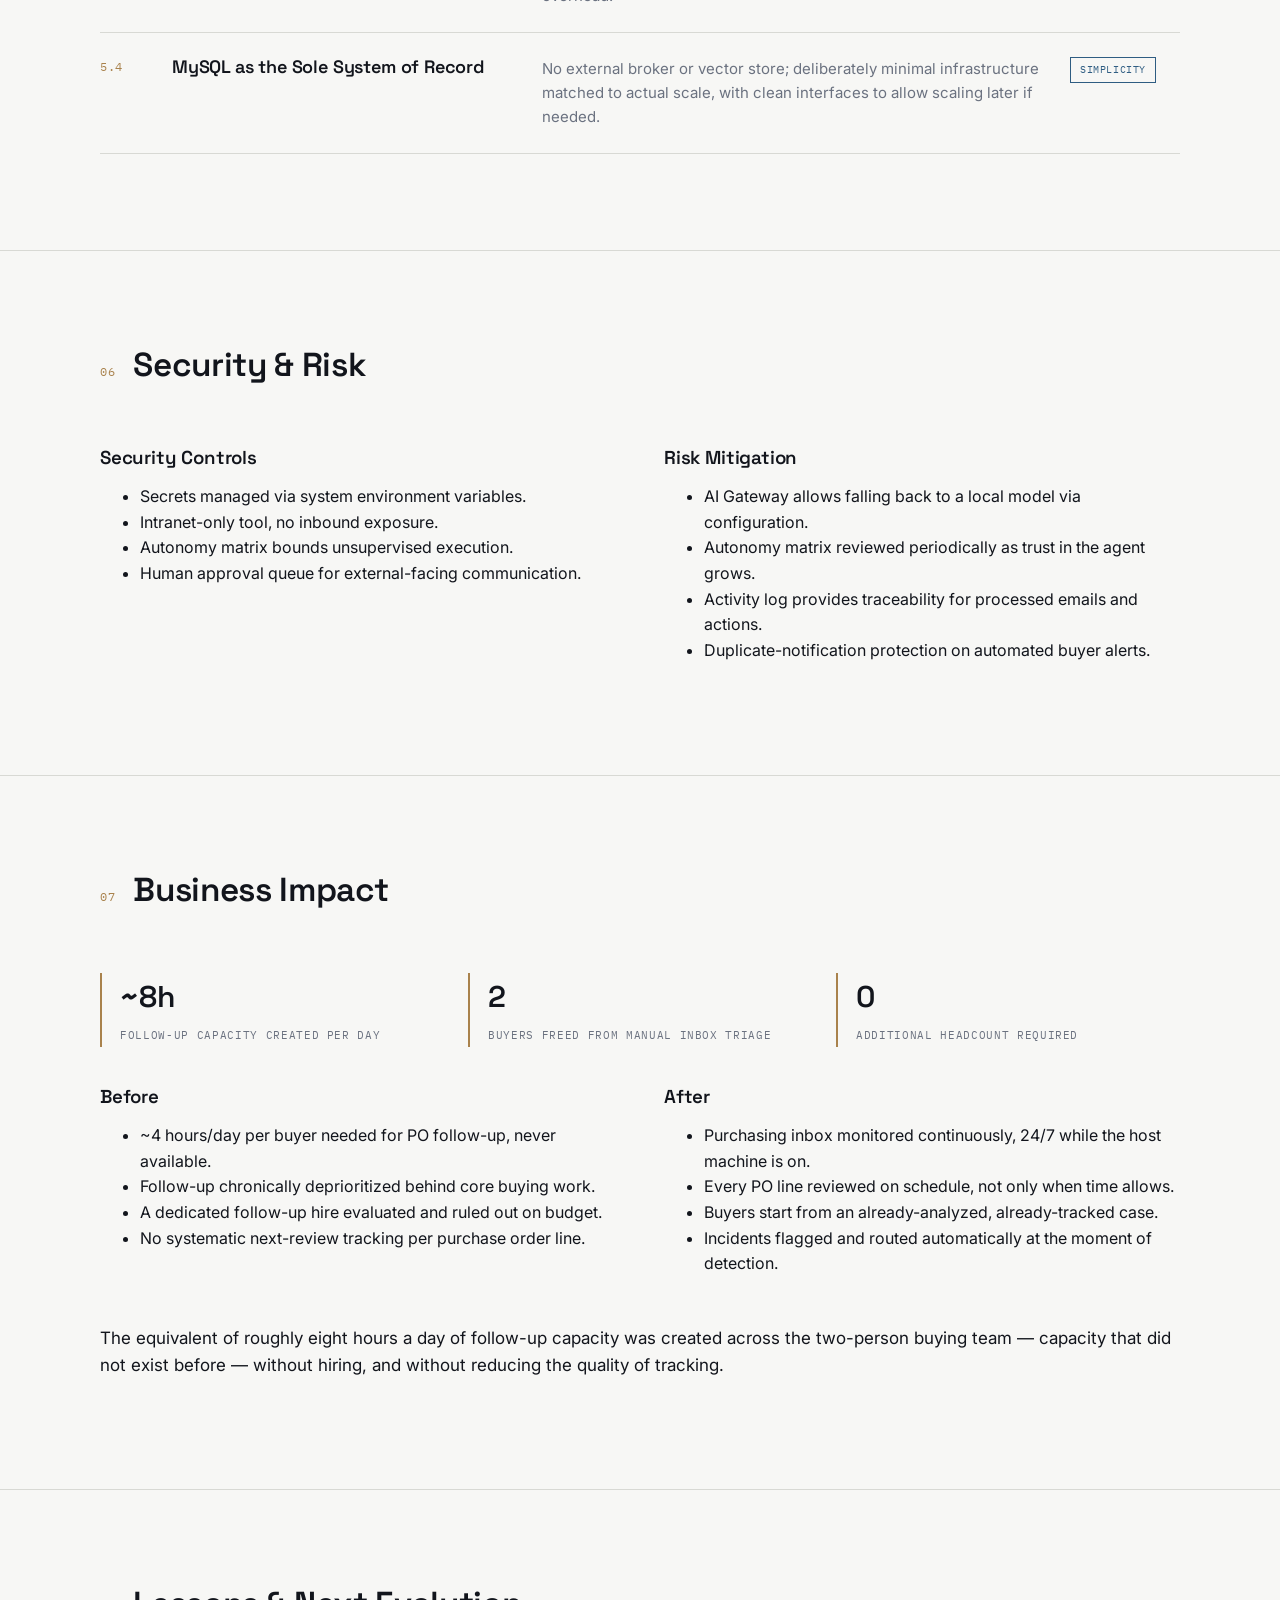
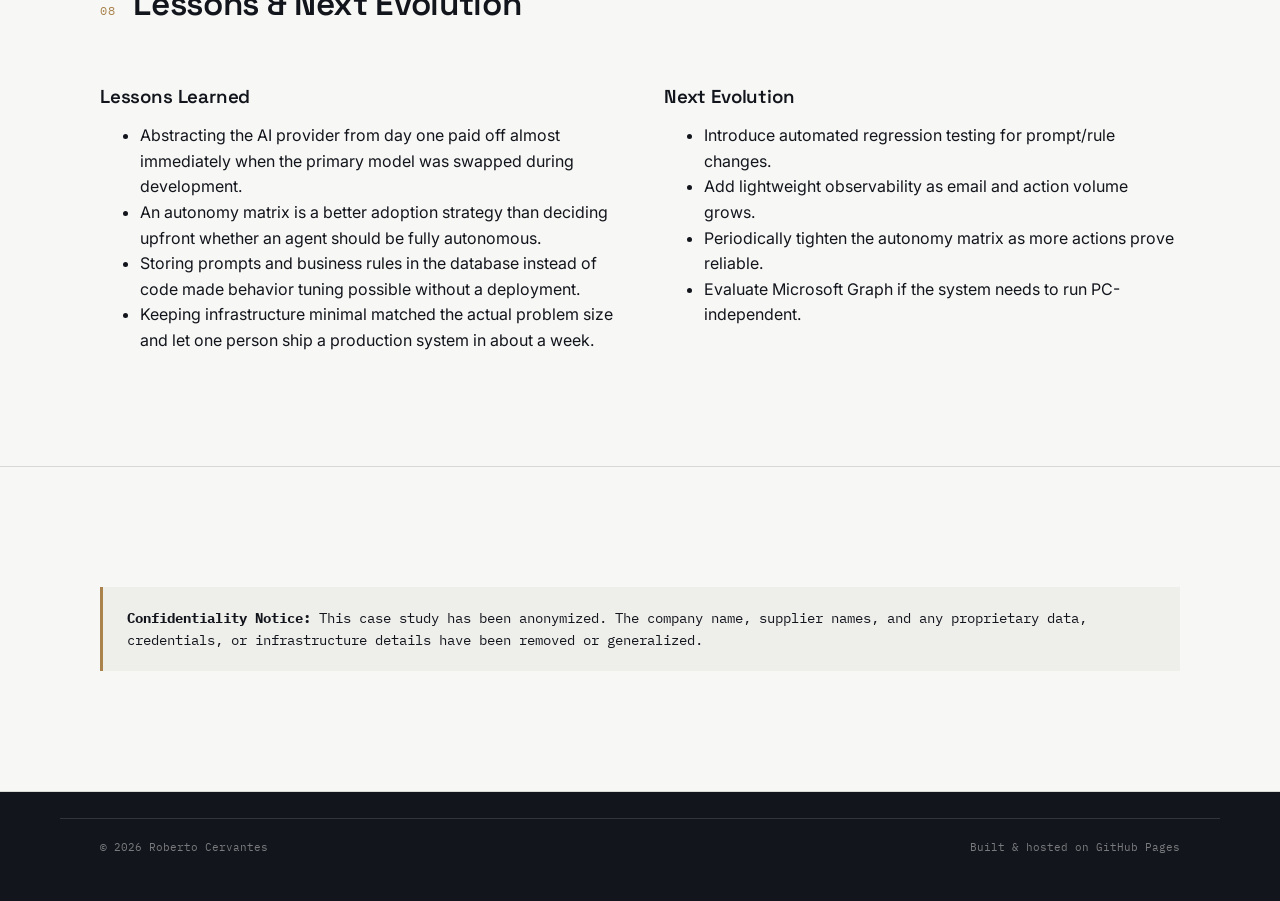
==== commit aac37174: "feat(projects): replace single GitHub link with separate case study and arc42 links Both project pag" ====
--- a/projects/intelligent-email-tracking-agent.html
+++ b/projects/intelligent-email-tracking-agent.html
@@ -70,10 +70,14 @@
             without adding headcount.
           </p>
 
-          <p style="margin-top: 14px; font-family: var(--font-mono); font-size: 13px; color: var(--slate);">
-            📄 Full case study and arc42 architecture document available on
-            <a href="https://github.com/robertocerv/intelligent-email-tracking-agent-showcase" target="_blank" rel="noopener" style="color: var(--steel); text-decoration: underline;">GitHub</a>.
-          </p>
+          <div style="margin-top: 16px; display: flex; gap: 20px; flex-wrap: wrap; font-family: var(--font-mono); font-size: 13px;">
+            <a href="https://github.com/robertocerv/intelligent-email-tracking-agent-showcase/blob/main/case-study-intelligent-email-tracking-agent.md" target="_blank" rel="noopener" style="color: var(--steel); text-decoration: underline;">
+              📄 Full case study
+            </a>
+            <a href="https://github.com/robertocerv/intelligent-email-tracking-agent-showcase/blob/main/arc42/email_agent_architecture_arc42_en.md" target="_blank" rel="noopener" style="color: var(--steel); text-decoration: underline;">
+              📐 arc42 architecture doc
+            </a>
+          </div>
         </div>
 
         <span class="status-pill">In Production</span>
